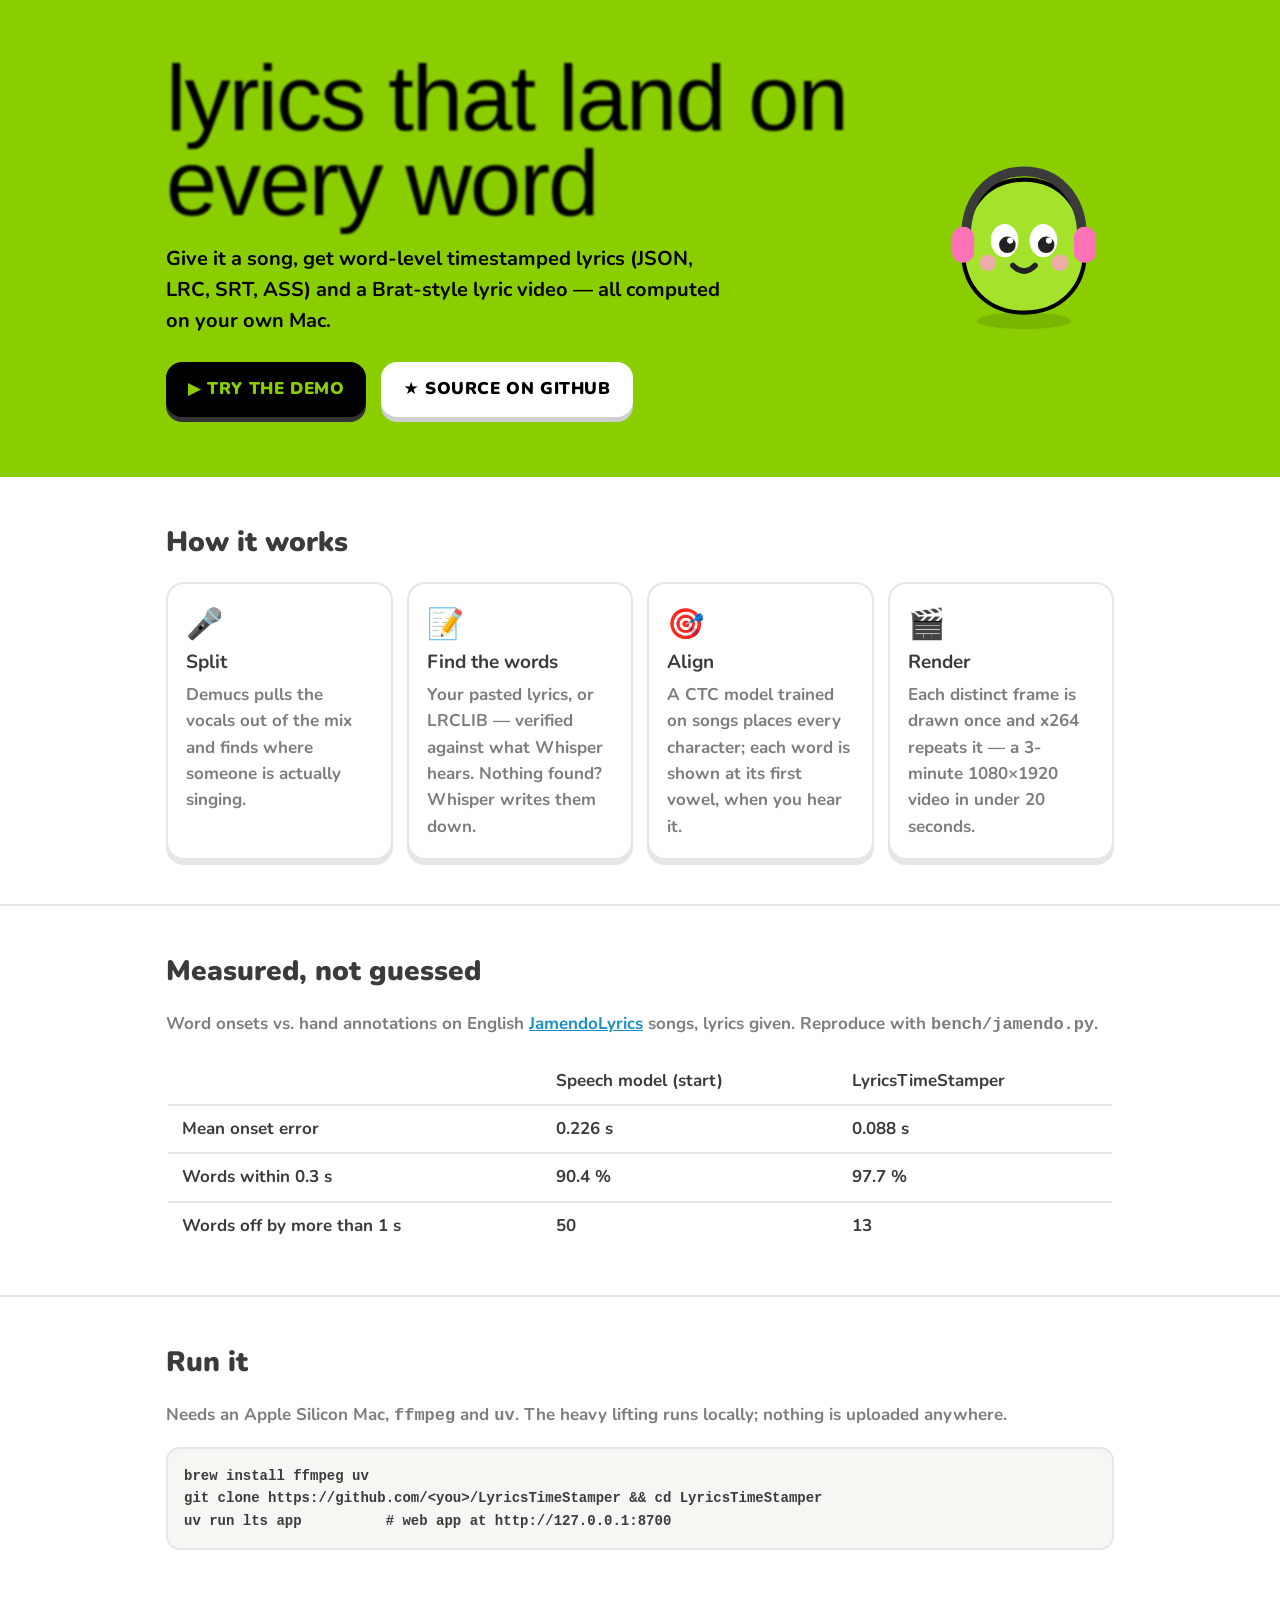
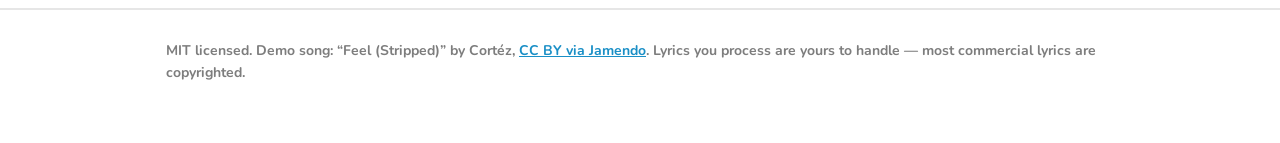
==== site/index.html @ 45ea9e45 "Initial release: word-level lyric timestamps and Brat-style videos - Pipeline: Demucs vocal separati" ====
<!doctype html>
<html lang="en">
<head>
<meta charset="utf-8">
<meta name="viewport" content="width=device-width, initial-scale=1">
<title>LyricsTimeStamper</title>
<meta name="description" content="Word-level timestamped lyrics for any song, plus Brat-style lyric videos. Runs locally on Apple Silicon.">
<link rel="preconnect" href="https://fonts.googleapis.com">
<link href="https://fonts.googleapis.com/css2?family=Nunito:wght@600;700;800;900&display=swap" rel="stylesheet">
<style>
  :root { --green: #8ace00; --green-d: #6a9f00; --sky: #2fb6f5; --sky-d: #1a8fc6; --ink: #3b3b3b; --muted: #7d7d7d;
    --line: #e6e6e6; --bg: #ffffff; --soft: #f5f7f2; --card: #ffffff; }
  @media (prefers-color-scheme: dark) {
    :root:not([data-theme="light"]) { --ink: #f1f1f1; --muted: #9aa3a8; --line: #37464f; --bg: #131f24; --soft: #0f191d; --card: #182830; }
  }
  :root[data-theme="dark"] { --ink: #f1f1f1; --muted: #9aa3a8; --line: #37464f; --bg: #131f24; --soft: #0f191d; --card: #182830; }
  * { box-sizing: border-box; }
  body { margin: 0; background: var(--bg); color: var(--ink); font: 700 17px/1.55 Nunito, ui-rounded, system-ui, sans-serif; }
  a { color: var(--sky-d); }
  .wrap { max-width: 980px; margin: 0 auto; padding: 0 16px; }
  header.hero { background: var(--green); color: #000; padding: 56px 0 48px; }
  .hero .wrap { display: grid; grid-template-columns: 1fr auto; gap: 24px; align-items: center; }
  .brat { font: 400 clamp(44px, 8vw, 92px)/.92 "Arial Narrow", Arial, sans-serif; letter-spacing: -.02em; filter: blur(.8px); margin: 0; text-transform: lowercase; }
  .hero p { font-size: 20px; max-width: 560px; margin: 18px 0 26px; }
  .btn { display: inline-flex; align-items: center; gap: 8px; border-radius: 16px; padding: 14px 22px; font-weight: 900; text-transform: uppercase;
    letter-spacing: .6px; text-decoration: none; background: #000; color: var(--green); box-shadow: 0 5px 0 #333; margin: 0 10px 12px 0; }
  .btn.alt { background: #fff; color: #000; box-shadow: 0 5px 0 #cfcfcf; }
  .btn:active { transform: translateY(5px); box-shadow: none; }
  .mascot { width: 180px; height: 180px; }
  section { padding: 44px 0; border-bottom: 2px solid var(--line); }
  h2 { font-size: 28px; font-weight: 900; margin: 0 0 18px; }
  .grid { display: grid; grid-template-columns: repeat(auto-fit, minmax(220px, 1fr)); gap: 14px; }
  .card { background: var(--card); border: 2px solid var(--line); border-radius: 18px; padding: 18px; box-shadow: 0 5px 0 var(--line); }
  .card b { display: block; font-size: 19px; margin-bottom: 4px; }
  .card span.e { font-size: 30px; }
  .muted { color: var(--muted); }
  table { width: 100%; border-collapse: collapse; background: var(--card); border: 2px solid var(--line); border-radius: 14px; overflow: hidden; }
  th, td { text-align: left; padding: 10px 14px; border-bottom: 2px solid var(--line); font-variant-numeric: tabular-nums; }
  tr:last-child td { border-bottom: 0; }
  pre { background: var(--soft); border: 2px solid var(--line); border-radius: 14px; padding: 16px; overflow-x: auto; font: 600 14px/1.6 ui-monospace, Menlo, monospace; }
  footer { padding: 30px 0 60px; font-size: 14px; color: var(--muted); }
  @media (max-width: 640px) { .hero .wrap { grid-template-columns: 1fr; } .mascot { display: none; } }
</style>
</head>
<body>
<header class="hero">
  <div class="wrap">
    <div>
      <h1 class="brat">lyrics that land on every word</h1>
      <p>Give it a song, get word-level timestamped lyrics (JSON, LRC, SRT, ASS) and a Brat-style lyric video — all computed on your own Mac.</p>
      <a class="btn" href="demo/">▶ Try the demo</a>
      <a class="btn alt" href="https://github.com/">★ Source on GitHub</a>
    </div>
    <svg class="mascot" viewBox="0 0 120 130" aria-hidden="true">
      <ellipse cx="60" cy="122" rx="34" ry="6" fill="rgba(0,0,0,.12)"/>
      <path d="M60 20c28 0 44 22 44 52 0 26-18 44-44 44S16 98 16 72c0-30 16-52 44-52z" fill="#a4e22b" stroke="#000" stroke-width="3"/>
      <path d="M18 62C18 30 38 14 60 14s42 16 42 48" fill="none" stroke="#3b3b3b" stroke-width="7" stroke-linecap="round"/>
      <rect x="8" y="54" width="16" height="26" rx="8" fill="#ff72b6"/><rect x="96" y="54" width="16" height="26" rx="8" fill="#ff72b6"/>
      <ellipse cx="46" cy="64" rx="10" ry="12" fill="#fff"/><circle cx="48" cy="67" r="6" fill="#222"/><circle cx="50" cy="64" r="2.2" fill="#fff"/>
      <ellipse cx="74" cy="64" rx="10" ry="12" fill="#fff"/><circle cx="76" cy="67" r="6" fill="#222"/><circle cx="78" cy="64" r="2.2" fill="#fff"/>
      <circle cx="34" cy="80" r="6" fill="#ff9fcb" opacity=".8"/><circle cx="86" cy="80" r="6" fill="#ff9fcb" opacity=".8"/>
      <path d="M52 82q8 8 16 0" fill="none" stroke="#222" stroke-width="4" stroke-linecap="round"/>
    </svg>
  </div>
</header>

<section>
  <div class="wrap">
    <h2>How it works</h2>
    <div class="grid">
      <div class="card"><span class="e">🎤</span><b>Split</b><span class="muted">Demucs pulls the vocals out of the mix and finds where someone is actually singing.</span></div>
      <div class="card"><span class="e">📝</span><b>Find the words</b><span class="muted">Your pasted lyrics, or LRCLIB — verified against what Whisper hears. Nothing found? Whisper writes them down.</span></div>
      <div class="card"><span class="e">🎯</span><b>Align</b><span class="muted">A CTC model trained on songs places every character; each word is shown at its first vowel, when you hear it.</span></div>
      <div class="card"><span class="e">🎬</span><b>Render</b><span class="muted">Each distinct frame is drawn once and x264 repeats it — a 3-minute 1080×1920 video in under 20 seconds.</span></div>
    </div>
  </div>
</section>

<section>
  <div class="wrap">
    <h2>Measured, not guessed</h2>
    <p class="muted">Word onsets vs. hand annotations on English <a href="https://huggingface.co/datasets/jamendolyrics/jamendolyrics">JamendoLyrics</a> songs, lyrics given. Reproduce with <code>bench/jamendo.py</code>.</p>
    <table>
      <tr><th></th><th>Speech model (start)</th><th>LyricsTimeStamper</th></tr>
      <tr><td>Mean onset error</td><td>0.226 s</td><td><b>0.088 s</b></td></tr>
      <tr><td>Words within 0.3 s</td><td>90.4 %</td><td><b>97.7 %</b></td></tr>
      <tr><td>Words off by more than 1 s</td><td>50</td><td><b>13</b></td></tr>
    </table>
  </div>
</section>

<section>
  <div class="wrap">
    <h2>Run it</h2>
    <p class="muted">Needs an Apple Silicon Mac, <code>ffmpeg</code> and <code>uv</code>. The heavy lifting runs locally; nothing is uploaded anywhere.</p>
<pre>brew install ffmpeg uv
git clone https://github.com/&lt;you&gt;/LyricsTimeStamper && cd LyricsTimeStamper
uv run lts app          # web app at http://127.0.0.1:8700</pre>
  </div>
</section>

<footer>
  <div class="wrap">
    MIT licensed. Demo song: “Feel (Stripped)” by Cortéz, <a href="https://www.jamendo.com/track/1481500/feel-stripped">CC BY via Jamendo</a>.
    Lyrics you process are yours to handle — most commercial lyrics are copyrighted.
  </div>
</footer>
</body>
</html>
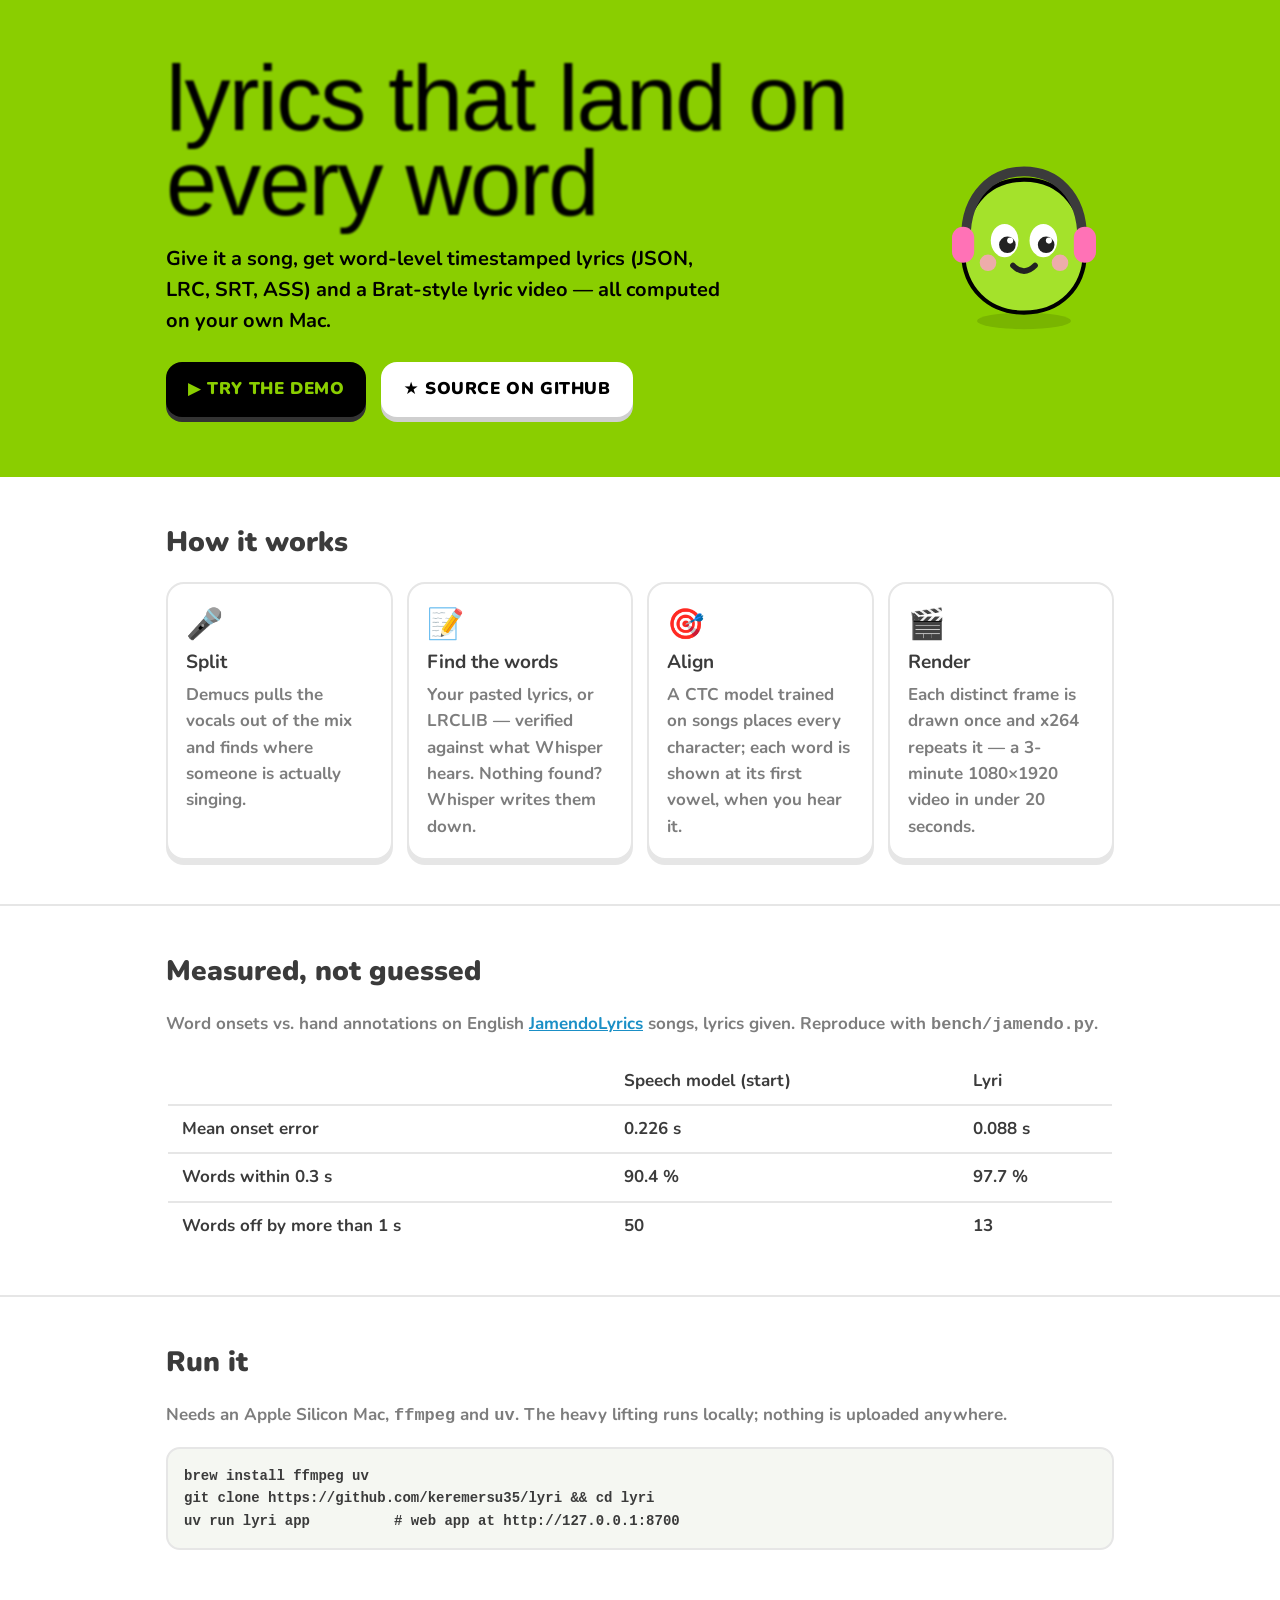
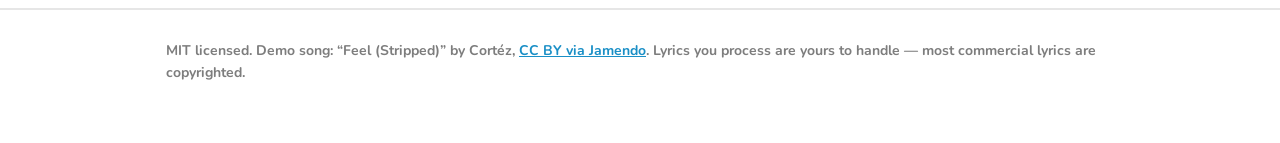
==== commit 97a141d7: "Rename project to Lyri Package lts -> lyri, command `lyri`, LYRI_ALIGN_MODEL, repository and GitHub " ====
--- a/site/index.html
+++ b/site/index.html
@@ -3,7 +3,7 @@
 <head>
 <meta charset="utf-8">
 <meta name="viewport" content="width=device-width, initial-scale=1">
-<title>LyricsTimeStamper</title>
+<title>Lyri</title>
 <meta name="description" content="Word-level timestamped lyrics for any song, plus Brat-style lyric videos. Runs locally on Apple Silicon.">
 <link rel="preconnect" href="https://fonts.googleapis.com">
 <link href="https://fonts.googleapis.com/css2?family=Nunito:wght@600;700;800;900&display=swap" rel="stylesheet">
@@ -49,7 +49,7 @@
       <h1 class="brat">lyrics that land on every word</h1>
       <p>Give it a song, get word-level timestamped lyrics (JSON, LRC, SRT, ASS) and a Brat-style lyric video — all computed on your own Mac.</p>
       <a class="btn" href="demo/">▶ Try the demo</a>
-      <a class="btn alt" href="https://github.com/">★ Source on GitHub</a>
+      <a class="btn alt" href="https://github.com/keremersu35/lyri">★ Source on GitHub</a>
     </div>
     <svg class="mascot" viewBox="0 0 120 130" aria-hidden="true">
       <ellipse cx="60" cy="122" rx="34" ry="6" fill="rgba(0,0,0,.12)"/>
@@ -81,7 +81,7 @@
     <h2>Measured, not guessed</h2>
     <p class="muted">Word onsets vs. hand annotations on English <a href="https://huggingface.co/datasets/jamendolyrics/jamendolyrics">JamendoLyrics</a> songs, lyrics given. Reproduce with <code>bench/jamendo.py</code>.</p>
     <table>
-      <tr><th></th><th>Speech model (start)</th><th>LyricsTimeStamper</th></tr>
+      <tr><th></th><th>Speech model (start)</th><th>Lyri</th></tr>
       <tr><td>Mean onset error</td><td>0.226 s</td><td><b>0.088 s</b></td></tr>
       <tr><td>Words within 0.3 s</td><td>90.4 %</td><td><b>97.7 %</b></td></tr>
       <tr><td>Words off by more than 1 s</td><td>50</td><td><b>13</b></td></tr>
@@ -94,8 +94,8 @@
     <h2>Run it</h2>
     <p class="muted">Needs an Apple Silicon Mac, <code>ffmpeg</code> and <code>uv</code>. The heavy lifting runs locally; nothing is uploaded anywhere.</p>
 <pre>brew install ffmpeg uv
-git clone https://github.com/&lt;you&gt;/LyricsTimeStamper && cd LyricsTimeStamper
-uv run lts app          # web app at http://127.0.0.1:8700</pre>
+git clone https://github.com/keremersu35/lyri && cd lyri
+uv run lyri app          # web app at http://127.0.0.1:8700</pre>
   </div>
 </section>
 
